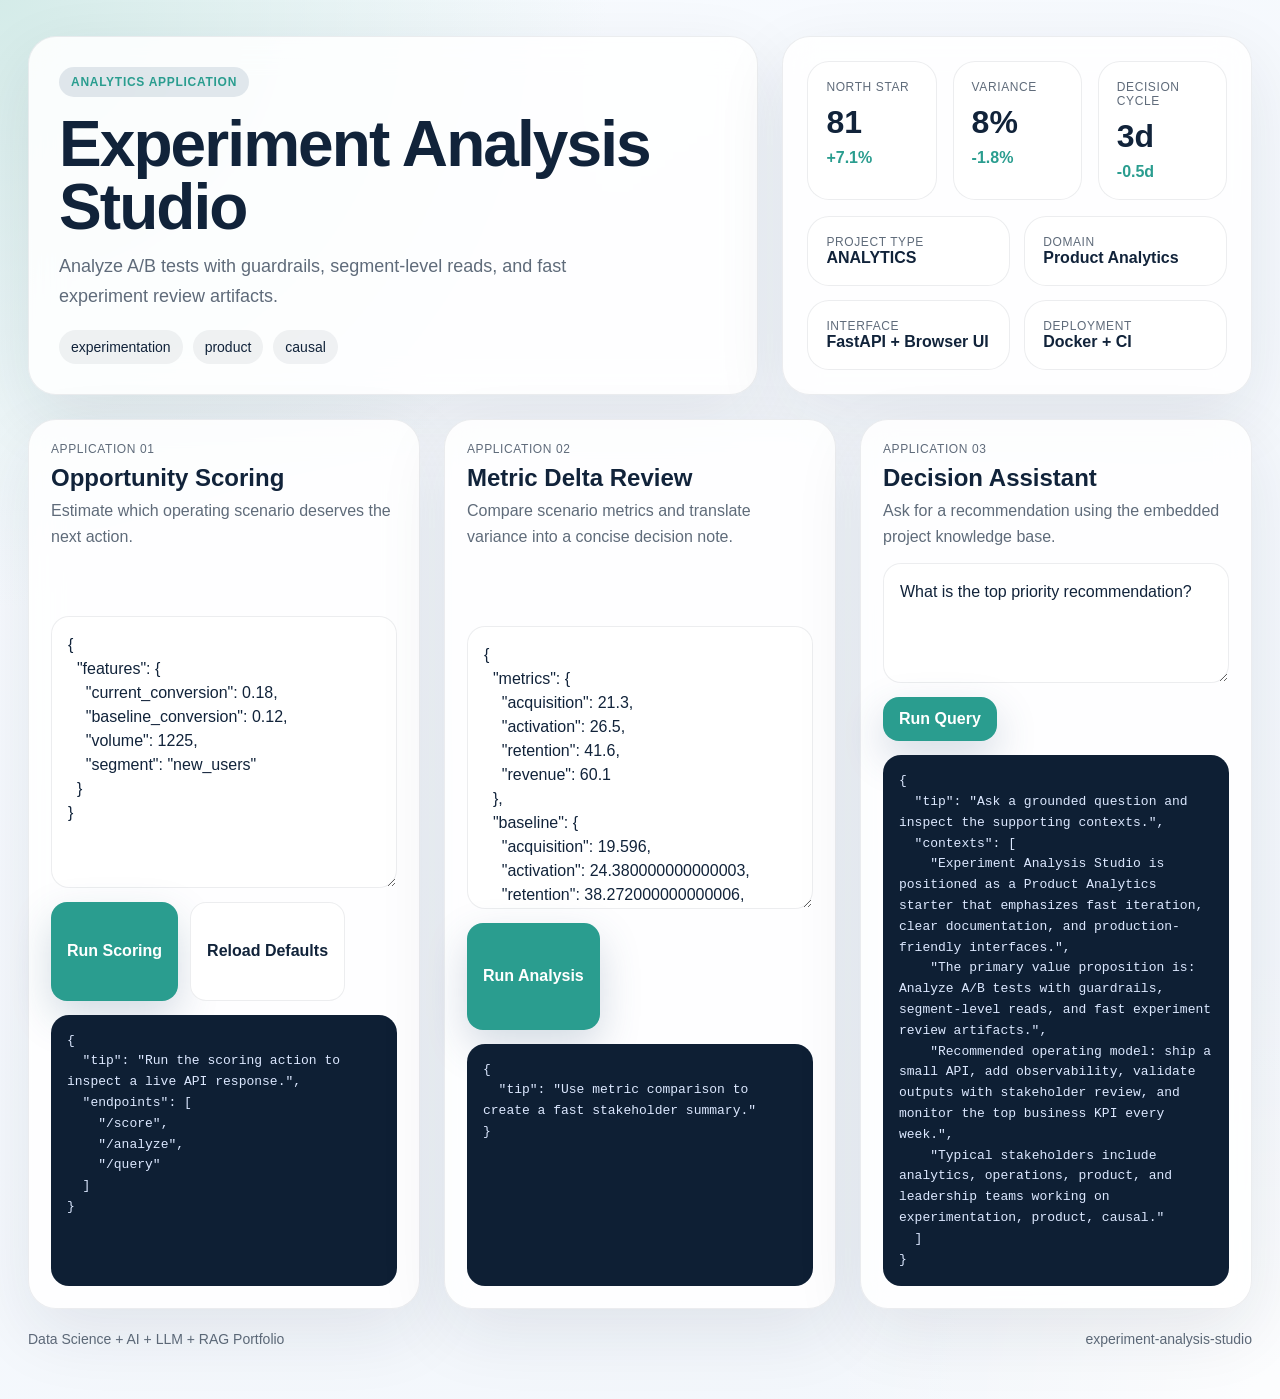
==== src/app/web/index.html @ 531cfa2a "Publish production-ready portfolio project" ====
<!doctype html>
        <html lang="en">
        <head>
          <meta charset="utf-8">
          <meta name="viewport" content="width=device-width, initial-scale=1">
          <title>Experiment Analysis Studio</title>
          <link rel="stylesheet" href="./styles.css">
          <style>:root { --accent: #2a9d8f; }</style>
        </head>
        <body>
          <div class="page">
            <section class="hero">
              <div class="panel hero-copy">
                <span class="eyebrow">Analytics Application</span>
                <h1 id="project-title">Experiment Analysis Studio</h1>
                <p id="project-summary" class="lead">Analyze A/B tests with guardrails, segment-level reads, and fast experiment review artifacts.</p>
                <ul id="project-tags" class="tag-list">
                  <li>experimentation</li><li>product</li><li>causal</li>
                </ul>
              </div>
              <div class="panel hero-side">
                <div class="metric-grid">
                  <article class='card'><span>North Star</span><strong>81</strong><em>+7.1%</em></article>
<article class='card'><span>Variance</span><strong>8%</strong><em>-1.8%</em></article>
<article class='card'><span>Decision Cycle</span><strong>3d</strong><em>-0.5d</em></article>
                </div>
                <div class="mini-grid">
                  <article class='mini-card'><span>Project Type</span><strong>ANALYTICS</strong></article><article class='mini-card'><span>Domain</span><strong>Product Analytics</strong></article><article class='mini-card'><span>Interface</span><strong>FastAPI + Browser UI</strong></article><article class='mini-card'><span>Deployment</span><strong>Docker + CI</strong></article>
                </div>
              </div>
            </section>
            <section class="app-grid">
              <article class="panel module">
                <div class="module-header">
                  <span>Application 01</span>
                  <h2>Opportunity Scoring</h2>
                  <p>Estimate which operating scenario deserves the next action.</p>
                </div>
                <textarea id="score-input"></textarea>
                <div class="button-row">
                  <button id="run-score">Run Scoring</button>
                  <button id="load-defaults" class="secondary" type="button">Reload Defaults</button>
                </div>
                <pre id="score-output"></pre>
              </article>
              <article class="panel module">
                <div class="module-header">
                  <span>Application 02</span>
                  <h2>Metric Delta Review</h2>
                  <p>Compare scenario metrics and translate variance into a concise decision note.</p>
                </div>
                <textarea id="analyze-input"></textarea>
                <div class="button-row">
                  <button id="run-analyze">Run Analysis</button>
                </div>
                <pre id="analyze-output"></pre>
              </article>
              <article class="panel module">
                <div class="module-header">
                  <span>Application 03</span>
                  <h2>Decision Assistant</h2>
                  <p>Ask for a recommendation using the embedded project knowledge base.</p>
                </div>
                <textarea id="query-input" class="query-input"></textarea>
                <div class="button-row">
                  <button id="run-query">Run Query</button>
                </div>
                <pre id="query-output"></pre>
              </article>
            </section>
            <footer class="footer">
              <span>Data Science + AI + LLM + RAG Portfolio</span>
              <span>experiment-analysis-studio</span>
            </footer>
          </div>
          <script id="bootstrap-data" type="application/json">{"project": {"slug": "experiment-analysis-studio", "title": "Experiment Analysis Studio", "project_type": "analytics", "domain": "Product Analytics", "summary": "Analyze A/B tests with guardrails, segment-level reads, and fast experiment review artifacts.", "tags": ["experimentation", "product", "causal"]}, "sample_features": {"current_conversion": 0.18, "baseline_conversion": 0.12, "volume": 1225, "segment": "new_users"}, "sample_metrics": {"acquisition": 21.3, "activation": 26.5, "retention": 41.6, "revenue": 60.1}, "sample_query": "What is the top priority recommendation?", "knowledge_base": ["Experiment Analysis Studio is positioned as a Product Analytics starter that emphasizes fast iteration, clear documentation, and production-friendly interfaces.", "The primary value proposition is: Analyze A/B tests with guardrails, segment-level reads, and fast experiment review artifacts.", "Recommended operating model: ship a small API, add observability, validate outputs with stakeholder review, and monitor the top business KPI every week.", "Typical stakeholders include analytics, operations, product, and leadership teams working on experimentation, product, causal."], "dashboard_metrics": [{"label": "North Star", "value": "81", "delta": "+7.1%"}, {"label": "Variance", "value": "8%", "delta": "-1.8%"}, {"label": "Decision Cycle", "value": "3d", "delta": "-0.5d"}]}</script>
          <script src="./app.js"></script>
        </body>
        </html>
---- src/app/web/styles.css ----
:root {
  --accent: #3d5a80;
  --accent-soft: rgba(61, 90, 128, 0.14);
  --bg: #f2f6fb;
  --card: rgba(255, 255, 255, 0.86);
  --line: rgba(16, 32, 51, 0.08);
  --ink: #11233a;
  --muted: #5f6b7a;
  --success: #2a9d8f;
}
* { box-sizing: border-box; }
html, body { margin: 0; min-height: 100%; }
body {
  font-family: "Avenir Next", "Segoe UI", sans-serif;
  color: var(--ink);
  background:
    radial-gradient(circle at top left, color-mix(in srgb, var(--accent) 20%, white), transparent 32%),
    radial-gradient(circle at bottom right, rgba(255,255,255,0.82), transparent 24%),
    linear-gradient(145deg, #f8fbff, var(--bg));
}
.page {
  max-width: 1320px;
  margin: 0 auto;
  padding: 36px 28px 52px;
}
.hero {
  display: grid;
  grid-template-columns: 1.4fr 0.9fr;
  gap: 24px;
  margin-bottom: 24px;
}
.panel {
  background: var(--card);
  border: 1px solid var(--line);
  border-radius: 28px;
  box-shadow: 0 24px 70px rgba(17, 35, 58, 0.09);
  backdrop-filter: blur(16px);
}
.hero-copy {
  padding: 30px;
}
.eyebrow {
  display: inline-flex;
  align-items: center;
  gap: 8px;
  padding: 8px 12px;
  background: var(--accent-soft);
  color: var(--accent);
  border-radius: 999px;
  text-transform: uppercase;
  letter-spacing: 0.06em;
  font-size: 12px;
  font-weight: 700;
}
h1 {
  margin: 16px 0 14px;
  font-size: clamp(2.2rem, 5vw, 4rem);
  line-height: 0.98;
  letter-spacing: -0.03em;
}
.lead {
  font-size: 18px;
  line-height: 1.65;
  color: var(--muted);
  max-width: 60ch;
  margin: 0;
}
.tag-list {
  display: flex;
  flex-wrap: wrap;
  gap: 10px;
  list-style: none;
  margin: 18px 0 0;
  padding: 0;
}
.tag-list li {
  padding: 9px 12px;
  border-radius: 999px;
  background: rgba(17, 35, 58, 0.06);
  color: var(--ink);
  font-size: 14px;
}
.hero-side {
  padding: 24px;
  display: grid;
  gap: 16px;
  align-content: space-between;
}
.metric-grid {
  display: grid;
  grid-template-columns: repeat(3, minmax(0, 1fr));
  gap: 16px;
}
.metric-card,
.mini-card,
.card {
  background: white;
  border: 1px solid var(--line);
  border-radius: 22px;
  padding: 18px;
}
.metric-card span,
.card span,
.mini-card span,
.module-header span {
  display: block;
  color: var(--muted);
  text-transform: uppercase;
  letter-spacing: 0.05em;
  font-size: 12px;
}
.metric-card strong,
.card strong {
  display: block;
  font-size: 32px;
  margin-top: 10px;
}
.metric-card em,
.card em {
  display: inline-block;
  margin-top: 8px;
  font-style: normal;
  color: var(--accent);
  font-weight: 700;
}
.mini-grid {
  display: grid;
  grid-template-columns: repeat(2, minmax(0, 1fr));
  gap: 14px;
}
.app-grid {
  display: grid;
  grid-template-columns: repeat(3, minmax(0, 1fr));
  gap: 24px;
}
.module {
  padding: 22px;
  display: grid;
  gap: 14px;
}
.module-header h2 {
  margin: 8px 0 6px;
  font-size: 24px;
}
.module-header p {
  margin: 0;
  color: var(--muted);
  line-height: 1.6;
}
textarea, input, button {
  font: inherit;
}
textarea {
  width: 100%;
  min-height: 220px;
  resize: vertical;
  border: 1px solid var(--line);
  border-radius: 18px;
  padding: 16px;
  background: rgba(255,255,255,0.92);
  color: var(--ink);
  line-height: 1.5;
}
.query-input {
  min-height: 120px;
}
button {
  border: 0;
  border-radius: 16px;
  background: var(--accent);
  color: white;
  padding: 13px 16px;
  font-weight: 700;
  cursor: pointer;
  box-shadow: 0 16px 40px rgba(61, 90, 128, 0.22);
}
button.secondary {
  background: white;
  color: var(--ink);
  border: 1px solid var(--line);
  box-shadow: none;
}
.button-row {
  display: flex;
  gap: 12px;
  flex-wrap: wrap;
}
pre {
  margin: 0;
  white-space: pre-wrap;
  word-break: break-word;
  background: #0e1f34;
  color: #dce8ff;
  border-radius: 18px;
  padding: 16px;
  min-height: 180px;
  font-size: 13px;
  line-height: 1.6;
  overflow: auto;
}
.footer {
  display: flex;
  justify-content: space-between;
  margin-top: 22px;
  color: var(--muted);
  font-size: 14px;
}
@media (max-width: 1080px) {
  .hero, .app-grid { grid-template-columns: 1fr; }
  .metric-grid { grid-template-columns: 1fr; }
}
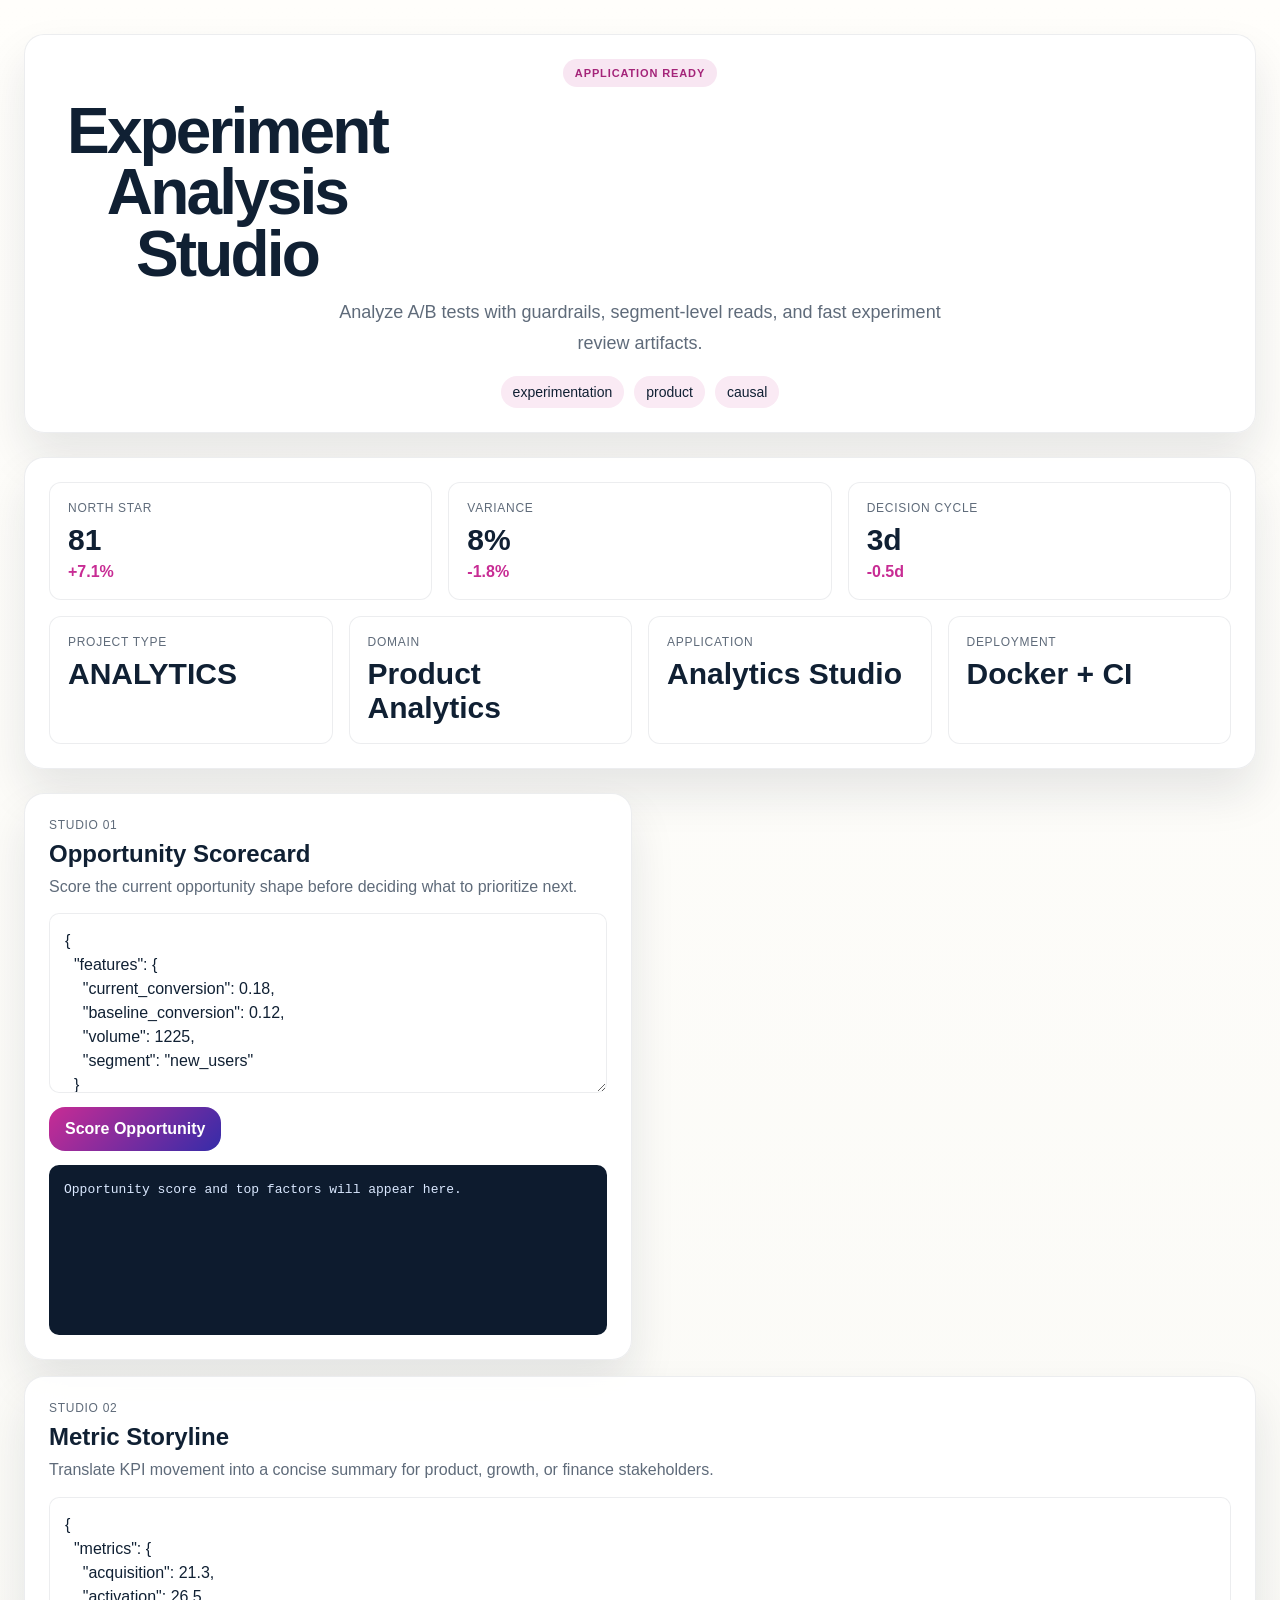
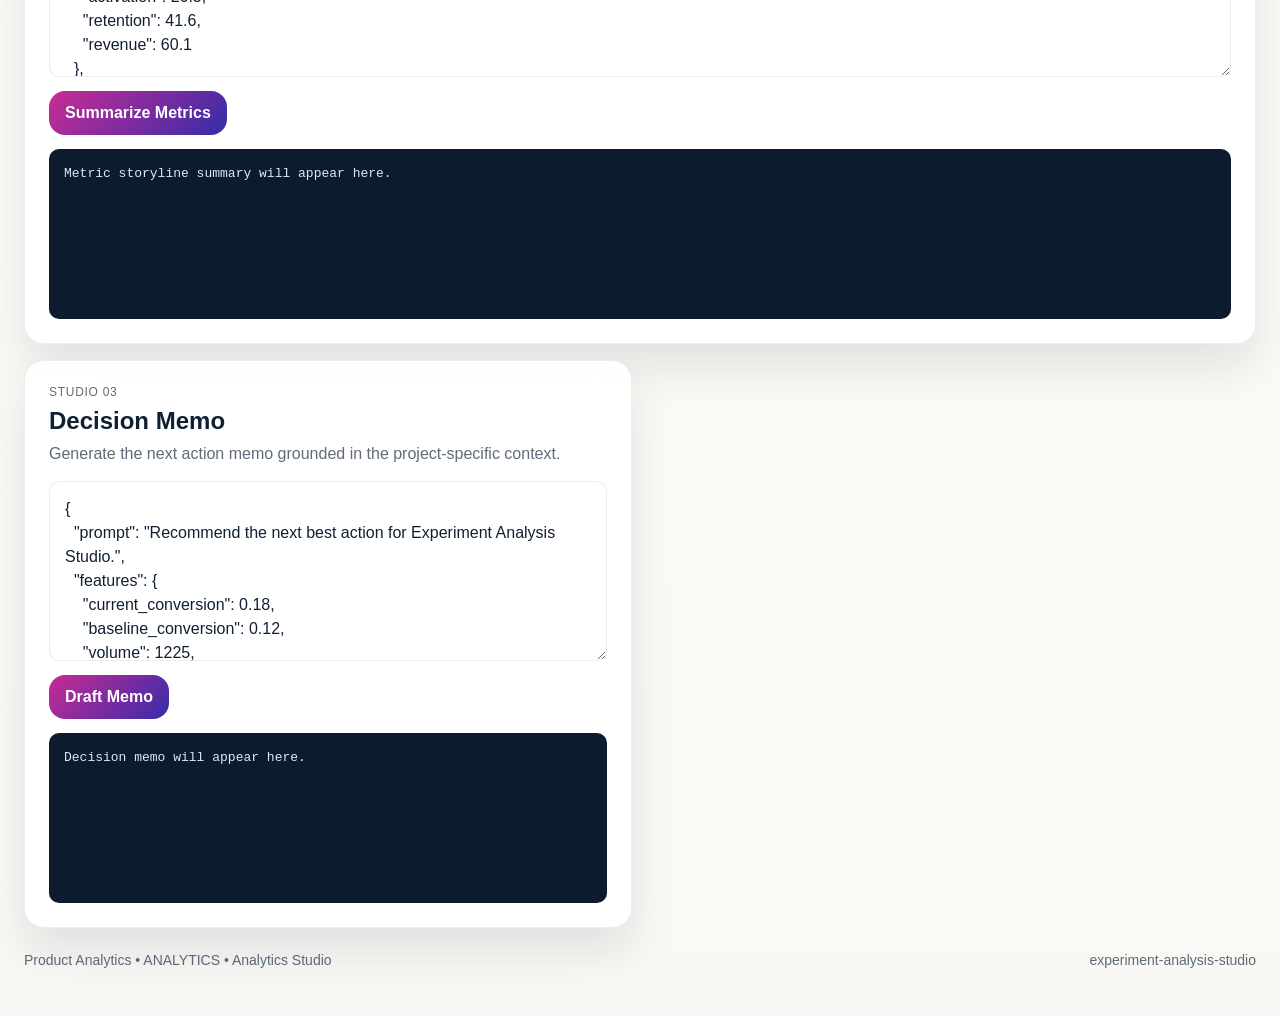
==== commit 8238ebfb: "Publish production-ready portfolio project" ====
--- a/src/app/web/index.html
+++ b/src/app/web/index.html
@@ -6,13 +6,12 @@
           <meta name="viewport" content="width=device-width, initial-scale=1">
           <title>Experiment Analysis Studio</title>
           <link rel="stylesheet" href="./styles.css">
-          <style>:root { --accent: #2a9d8f; }</style>
         </head>
-        <body>
-          <div class="page">
+        <body class="surface-paper">
+          <div class="page layout-folio eyebrow-soft headline-compact modules-3 hero-align-split">
             <section class="hero">
               <div class="panel hero-copy">
-                <span class="eyebrow">Analytics Application</span>
+                <span class="eyebrow" data-health>Analytics Studio</span>
                 <h1 id="project-title">Experiment Analysis Studio</h1>
                 <p id="project-summary" class="lead">Analyze A/B tests with guardrails, segment-level reads, and fast experiment review artifacts.</p>
                 <ul id="project-tags" class="tag-list">
@@ -26,55 +25,88 @@
 <article class='card'><span>Decision Cycle</span><strong>3d</strong><em>-0.5d</em></article>
                 </div>
                 <div class="mini-grid">
-                  <article class='mini-card'><span>Project Type</span><strong>ANALYTICS</strong></article><article class='mini-card'><span>Domain</span><strong>Product Analytics</strong></article><article class='mini-card'><span>Interface</span><strong>FastAPI + Browser UI</strong></article><article class='mini-card'><span>Deployment</span><strong>Docker + CI</strong></article>
+                  <article class='mini-card'><span>Project Type</span><strong>ANALYTICS</strong></article><article class='mini-card'><span>Domain</span><strong>Product Analytics</strong></article><article class='mini-card'><span>Application</span><strong>Analytics Studio</strong></article><article class='mini-card'><span>Deployment</span><strong>Docker + CI</strong></article>
                 </div>
               </div>
             </section>
             <section class="app-grid">
-              <article class="panel module">
-                <div class="module-header">
-                  <span>Application 01</span>
-                  <h2>Opportunity Scoring</h2>
-                  <p>Estimate which operating scenario deserves the next action.</p>
-                </div>
-                <textarea id="score-input"></textarea>
-                <div class="button-row">
-                  <button id="run-score">Run Scoring</button>
-                  <button id="load-defaults" class="secondary" type="button">Reload Defaults</button>
-                </div>
-                <pre id="score-output"></pre>
-              </article>
-              <article class="panel module">
-                <div class="module-header">
-                  <span>Application 02</span>
-                  <h2>Metric Delta Review</h2>
-                  <p>Compare scenario metrics and translate variance into a concise decision note.</p>
-                </div>
-                <textarea id="analyze-input"></textarea>
-                <div class="button-row">
-                  <button id="run-analyze">Run Analysis</button>
-                </div>
-                <pre id="analyze-output"></pre>
-              </article>
-              <article class="panel module">
-                <div class="module-header">
-                  <span>Application 03</span>
-                  <h2>Decision Assistant</h2>
-                  <p>Ask for a recommendation using the embedded project knowledge base.</p>
-                </div>
-                <textarea id="query-input" class="query-input"></textarea>
-                <div class="button-row">
-                  <button id="run-query">Run Query</button>
-                </div>
-                <pre id="query-output"></pre>
-              </article>
+              <article class="panel module js-module span-normal">
+          <div class="module-header">
+            <span>Studio 01</span>
+            <h2>Opportunity Scorecard</h2>
+            <p>Score the current opportunity shape before deciding what to prioritize next.</p>
+          </div>
+          <textarea class="js-input">{
+  &quot;features&quot;: {
+    &quot;current_conversion&quot;: 0.18,
+    &quot;baseline_conversion&quot;: 0.12,
+    &quot;volume&quot;: 1225,
+    &quot;segment&quot;: &quot;new_users&quot;
+  }
+}</textarea>
+          <div class="button-row">
+            <button class="js-run" data-endpoint="/score" data-input-mode="json">Score Opportunity</button>
+          </div>
+          <pre class="js-output">Opportunity score and top factors will appear here.</pre>
+        </article>
+<article class="panel module js-module span-wide">
+          <div class="module-header">
+            <span>Studio 02</span>
+            <h2>Metric Storyline</h2>
+            <p>Translate KPI movement into a concise summary for product, growth, or finance stakeholders.</p>
+          </div>
+          <textarea class="js-input">{
+  &quot;metrics&quot;: {
+    &quot;acquisition&quot;: 21.3,
+    &quot;activation&quot;: 26.5,
+    &quot;retention&quot;: 41.6,
+    &quot;revenue&quot;: 60.1
+  },
+  &quot;baseline&quot;: {
+    &quot;acquisition&quot;: 19.6,
+    &quot;activation&quot;: 24.38,
+    &quot;retention&quot;: 38.27,
+    &quot;revenue&quot;: 55.29
+  }
+}</textarea>
+          <div class="button-row">
+            <button class="js-run" data-endpoint="/analyze" data-input-mode="json">Summarize Metrics</button>
+          </div>
+          <pre class="js-output">Metric storyline summary will appear here.</pre>
+        </article>
+<article class="panel module js-module span-normal">
+          <div class="module-header">
+            <span>Studio 03</span>
+            <h2>Decision Memo</h2>
+            <p>Generate the next action memo grounded in the project-specific context.</p>
+          </div>
+          <textarea class="js-input">{
+  &quot;prompt&quot;: &quot;Recommend the next best action for Experiment Analysis Studio.&quot;,
+  &quot;features&quot;: {
+    &quot;current_conversion&quot;: 0.18,
+    &quot;baseline_conversion&quot;: 0.12,
+    &quot;volume&quot;: 1225,
+    &quot;segment&quot;: &quot;new_users&quot;
+  },
+  &quot;metrics&quot;: {
+    &quot;acquisition&quot;: 21.3,
+    &quot;activation&quot;: 26.5,
+    &quot;retention&quot;: 41.6,
+    &quot;revenue&quot;: 60.1
+  }
+}</textarea>
+          <div class="button-row">
+            <button class="js-run" data-endpoint="/recommend" data-input-mode="json">Draft Memo</button>
+          </div>
+          <pre class="js-output">Decision memo will appear here.</pre>
+        </article>
             </section>
             <footer class="footer">
-              <span>Data Science + AI + LLM + RAG Portfolio</span>
+              <span>Product Analytics • ANALYTICS • Analytics Studio</span>
               <span>experiment-analysis-studio</span>
             </footer>
           </div>
-          <script id="bootstrap-data" type="application/json">{"project": {"slug": "experiment-analysis-studio", "title": "Experiment Analysis Studio", "project_type": "analytics", "domain": "Product Analytics", "summary": "Analyze A/B tests with guardrails, segment-level reads, and fast experiment review artifacts.", "tags": ["experimentation", "product", "causal"]}, "sample_features": {"current_conversion": 0.18, "baseline_conversion": 0.12, "volume": 1225, "segment": "new_users"}, "sample_metrics": {"acquisition": 21.3, "activation": 26.5, "retention": 41.6, "revenue": 60.1}, "sample_query": "What is the top priority recommendation?", "knowledge_base": ["Experiment Analysis Studio is positioned as a Product Analytics starter that emphasizes fast iteration, clear documentation, and production-friendly interfaces.", "The primary value proposition is: Analyze A/B tests with guardrails, segment-level reads, and fast experiment review artifacts.", "Recommended operating model: ship a small API, add observability, validate outputs with stakeholder review, and monitor the top business KPI every week.", "Typical stakeholders include analytics, operations, product, and leadership teams working on experimentation, product, causal."], "dashboard_metrics": [{"label": "North Star", "value": "81", "delta": "+7.1%"}, {"label": "Variance", "value": "8%", "delta": "-1.8%"}, {"label": "Decision Cycle", "value": "3d", "delta": "-0.5d"}]}</script>
+          <script id="bootstrap-data" type="application/json">{"project": {"slug": "experiment-analysis-studio", "title": "Experiment Analysis Studio", "project_type": "analytics", "domain": "Product Analytics", "summary": "Analyze A/B tests with guardrails, segment-level reads, and fast experiment review artifacts.", "tags": ["experimentation", "product", "causal"]}, "app_archetype": "studio", "ui_profile": {"layout": "folio", "surface": "paper", "font_stack": "\"IBM Plex Sans\", \"Segoe UI\", sans-serif", "radius": 20, "shadow": 46, "eyebrow_style": "soft", "module_columns": 3, "hero_align": "split", "headline_mode": "compact"}, "app_modules": [{"label": "Studio 01", "title": "Opportunity Scorecard", "description": "Score the current opportunity shape before deciding what to prioritize next.", "endpoint": "/score", "input_mode": "json", "cta": "Score Opportunity", "prefill": "{\n  \"features\": {\n    \"current_conversion\": 0.18,\n    \"baseline_conversion\": 0.12,\n    \"volume\": 1225,\n    \"segment\": \"new_users\"\n  }\n}", "hint": "Opportunity score and top factors will appear here.", "span": "normal"}, {"label": "Studio 02", "title": "Metric Storyline", "description": "Translate KPI movement into a concise summary for product, growth, or finance stakeholders.", "endpoint": "/analyze", "input_mode": "json", "cta": "Summarize Metrics", "prefill": "{\n  \"metrics\": {\n    \"acquisition\": 21.3,\n    \"activation\": 26.5,\n    \"retention\": 41.6,\n    \"revenue\": 60.1\n  },\n  \"baseline\": {\n    \"acquisition\": 19.6,\n    \"activation\": 24.38,\n    \"retention\": 38.27,\n    \"revenue\": 55.29\n  }\n}", "hint": "Metric storyline summary will appear here.", "span": "wide"}, {"label": "Studio 03", "title": "Decision Memo", "description": "Generate the next action memo grounded in the project-specific context.", "endpoint": "/recommend", "input_mode": "json", "cta": "Draft Memo", "prefill": "{\n  \"prompt\": \"Recommend the next best action for Experiment Analysis Studio.\",\n  \"features\": {\n    \"current_conversion\": 0.18,\n    \"baseline_conversion\": 0.12,\n    \"volume\": 1225,\n    \"segment\": \"new_users\"\n  },\n  \"metrics\": {\n    \"acquisition\": 21.3,\n    \"activation\": 26.5,\n    \"retention\": 41.6,\n    \"revenue\": 60.1\n  }\n}", "hint": "Decision memo will appear here.", "span": "normal"}], "sample_features": {"current_conversion": 0.18, "baseline_conversion": 0.12, "volume": 1225, "segment": "new_users"}, "sample_metrics": {"acquisition": 21.3, "activation": 26.5, "retention": 41.6, "revenue": 60.1}, "knowledge_base": ["Experiment Analysis Studio is positioned as a Product Analytics starter that emphasizes fast iteration, clear documentation, and production-friendly interfaces.", "The primary value proposition is: Analyze A/B tests with guardrails, segment-level reads, and fast experiment review artifacts.", "Recommended operating model: ship a small API, add observability, validate outputs with stakeholder review, and monitor the top business KPI every week.", "Typical stakeholders include analytics, operations, product, and leadership teams working on experimentation, product, causal."], "dashboard_metrics": [{"label": "North Star", "value": "81", "delta": "+7.1%"}, {"label": "Variance", "value": "8%", "delta": "-1.8%"}, {"label": "Decision Cycle", "value": "3d", "delta": "-0.5d"}]}</script>
           <script src="./app.js"></script>
         </body>
         </html>
--- a/src/app/web/styles.css
+++ b/src/app/web/styles.css
@@ -1,141 +1,185 @@
 
 :root {
-  --accent: #3d5a80;
-  --accent-soft: rgba(61, 90, 128, 0.14);
-  --bg: #f2f6fb;
+  --accent: #c82c94;
+  --accent-2: #352ca9;
+  --accent-soft: color-mix(in srgb, var(--accent) 18%, white);
+  --radius: 20px;
+  --shadow-size: 46px;
+  --font-stack: "IBM Plex Sans", "Segoe UI", sans-serif;
+  --bg: #f4f7fb;
   --card: rgba(255, 255, 255, 0.86);
   --line: rgba(16, 32, 51, 0.08);
-  --ink: #11233a;
+  --ink: #102033;
   --muted: #5f6b7a;
-  --success: #2a9d8f;
+  --output-bg: #0d1b2e;
+  --output-ink: #dae8ff;
 }
 * { box-sizing: border-box; }
 html, body { margin: 0; min-height: 100%; }
 body {
-  font-family: "Avenir Next", "Segoe UI", sans-serif;
+  font-family: var(--font-stack);
   color: var(--ink);
-  background:
-    radial-gradient(circle at top left, color-mix(in srgb, var(--accent) 20%, white), transparent 32%),
-    radial-gradient(circle at bottom right, rgba(255,255,255,0.82), transparent 24%),
-    linear-gradient(145deg, #f8fbff, var(--bg));
+  background: linear-gradient(145deg, #f8fbff, var(--bg));
+}
+body.surface-mist {
+  --bg: #eef4fb;
+  background:
+    radial-gradient(circle at top left, color-mix(in srgb, var(--accent) 18%, white), transparent 34%),
+    linear-gradient(145deg, #fbfdff, var(--bg));
+}
+body.surface-aurora {
+  --bg: #edf1ff;
+  background:
+    radial-gradient(circle at 0% 0%, color-mix(in srgb, var(--accent) 22%, white), transparent 38%),
+    radial-gradient(circle at 100% 100%, color-mix(in srgb, var(--accent-2) 20%, white), transparent 28%),
+    linear-gradient(135deg, #f7f8ff, var(--bg));
+}
+body.surface-sand {
+  --bg: #f5efe8;
+  --card: rgba(255, 251, 246, 0.9);
+  background:
+    linear-gradient(135deg, rgba(255,255,255,0.82), rgba(245, 239, 232, 0.98)),
+    radial-gradient(circle at top right, color-mix(in srgb, var(--accent) 16%, white), transparent 32%);
+}
+body.surface-slate {
+  --bg: #ecf0f7;
+  --card: rgba(248, 250, 255, 0.88);
+  background:
+    linear-gradient(160deg, #f7f9fc, var(--bg)),
+    radial-gradient(circle at bottom left, color-mix(in srgb, var(--accent-2) 16%, white), transparent 34%);
+}
+body.surface-paper {
+  --bg: #f8f8f4;
+  --card: rgba(255,255,255,0.93);
+  background:
+    linear-gradient(180deg, #fffefb, var(--bg));
+}
+body.surface-ink {
+  --bg: #0f1726;
+  --card: rgba(15, 23, 38, 0.88);
+  --line: rgba(226, 238, 255, 0.1);
+  --ink: #f5f8ff;
+  --muted: #b4c0cf;
+  --output-bg: rgba(255,255,255,0.06);
+  --output-ink: #f5f8ff;
+  background:
+    radial-gradient(circle at top left, color-mix(in srgb, var(--accent) 28%, transparent), transparent 42%),
+    linear-gradient(145deg, #09111d, var(--bg));
 }
 .page {
-  max-width: 1320px;
+  max-width: 1360px;
   margin: 0 auto;
-  padding: 36px 28px 52px;
-}
-.hero {
-  display: grid;
-  grid-template-columns: 1.4fr 0.9fr;
+  padding: 34px 24px 48px;
+  display: grid;
   gap: 24px;
-  margin-bottom: 24px;
 }
 .panel {
   background: var(--card);
   border: 1px solid var(--line);
-  border-radius: 28px;
-  box-shadow: 0 24px 70px rgba(17, 35, 58, 0.09);
-  backdrop-filter: blur(16px);
-}
-.hero-copy {
-  padding: 30px;
+  border-radius: var(--radius);
+  box-shadow: 0 24px var(--shadow-size) rgba(16, 32, 51, 0.1);
+  backdrop-filter: blur(18px);
+}
+.hero {
+  display: grid;
+  gap: 24px;
+}
+.hero-copy,
+.hero-side,
+.module {
+  padding: 24px;
 }
 .eyebrow {
   display: inline-flex;
   align-items: center;
   gap: 8px;
   padding: 8px 12px;
+  border-radius: 999px;
   background: var(--accent-soft);
   color: var(--accent);
-  border-radius: 999px;
   text-transform: uppercase;
-  letter-spacing: 0.06em;
-  font-size: 12px;
-  font-weight: 700;
+  letter-spacing: 0.08em;
+  font-size: 11px;
+  font-weight: 800;
+}
+.page.eyebrow-outline .eyebrow {
+  background: transparent;
+  border: 1px solid color-mix(in srgb, var(--accent) 40%, white);
+}
+.page.eyebrow-soft .eyebrow {
+  background: color-mix(in srgb, var(--accent) 12%, white);
+  color: color-mix(in srgb, var(--accent) 82%, black);
 }
 h1 {
-  margin: 16px 0 14px;
-  font-size: clamp(2.2rem, 5vw, 4rem);
-  line-height: 0.98;
-  letter-spacing: -0.03em;
-}
+  margin: 14px 0 12px;
+  font-size: clamp(2.2rem, 5vw, 4.4rem);
+  line-height: 0.96;
+  letter-spacing: -0.045em;
+}
+.page.headline-compact h1 { max-width: 10ch; }
+.page.headline-tall h1 { line-height: 1.03; font-size: clamp(2.4rem, 5vw, 4.8rem); }
 .lead {
+  margin: 0;
   font-size: 18px;
-  line-height: 1.65;
+  line-height: 1.68;
   color: var(--muted);
-  max-width: 60ch;
-  margin: 0;
+  max-width: 62ch;
 }
 .tag-list {
+  list-style: none;
   display: flex;
   flex-wrap: wrap;
   gap: 10px;
-  list-style: none;
   margin: 18px 0 0;
   padding: 0;
 }
 .tag-list li {
-  padding: 9px 12px;
+  padding: 8px 12px;
   border-radius: 999px;
-  background: rgba(17, 35, 58, 0.06);
+  background: color-mix(in srgb, var(--accent) 10%, white);
   color: var(--ink);
   font-size: 14px;
 }
 .hero-side {
-  padding: 24px;
   display: grid;
   gap: 16px;
-  align-content: space-between;
-}
-.metric-grid {
-  display: grid;
-  grid-template-columns: repeat(3, minmax(0, 1fr));
+}
+.metric-grid,
+.mini-grid,
+.app-grid {
+  display: grid;
   gap: 16px;
 }
-.metric-card,
-.mini-card,
-.card {
-  background: white;
+.card,
+.mini-card {
+  background: color-mix(in srgb, var(--card) 92%, white);
   border: 1px solid var(--line);
-  border-radius: 22px;
+  border-radius: calc(var(--radius) - 8px);
   padding: 18px;
 }
-.metric-card span,
 .card span,
 .mini-card span,
 .module-header span {
   display: block;
   color: var(--muted);
   text-transform: uppercase;
-  letter-spacing: 0.05em;
+  letter-spacing: 0.06em;
   font-size: 12px;
 }
-.metric-card strong,
-.card strong {
+.card strong,
+.mini-card strong {
   display: block;
-  font-size: 32px;
-  margin-top: 10px;
-}
-.metric-card em,
+  margin-top: 8px;
+  font-size: 30px;
+}
 .card em {
   display: inline-block;
-  margin-top: 8px;
+  margin-top: 6px;
   font-style: normal;
   color: var(--accent);
   font-weight: 700;
 }
-.mini-grid {
-  display: grid;
-  grid-template-columns: repeat(2, minmax(0, 1fr));
-  gap: 14px;
-}
-.app-grid {
-  display: grid;
-  grid-template-columns: repeat(3, minmax(0, 1fr));
-  gap: 24px;
-}
 .module {
-  padding: 22px;
   display: grid;
   gap: 14px;
 }
@@ -148,65 +192,157 @@
   color: var(--muted);
   line-height: 1.6;
 }
-textarea, input, button {
+textarea,
+button {
   font: inherit;
 }
 textarea {
   width: 100%;
-  min-height: 220px;
+  min-height: 180px;
   resize: vertical;
   border: 1px solid var(--line);
-  border-radius: 18px;
-  padding: 16px;
-  background: rgba(255,255,255,0.92);
+  border-radius: calc(var(--radius) - 10px);
+  padding: 15px;
+  background: rgba(255,255,255,0.82);
   color: var(--ink);
   line-height: 1.5;
 }
-.query-input {
-  min-height: 120px;
+body.surface-ink textarea {
+  background: rgba(255,255,255,0.05);
+}
+.module-input-text {
+  min-height: 110px;
+}
+.button-row {
+  display: flex;
+  flex-wrap: wrap;
+  gap: 10px;
 }
 button {
   border: 0;
   border-radius: 16px;
-  background: var(--accent);
+  background: linear-gradient(135deg, var(--accent), var(--accent-2));
   color: white;
   padding: 13px 16px;
   font-weight: 700;
   cursor: pointer;
-  box-shadow: 0 16px 40px rgba(61, 90, 128, 0.22);
-}
-button.secondary {
-  background: white;
-  color: var(--ink);
-  border: 1px solid var(--line);
-  box-shadow: none;
-}
-.button-row {
-  display: flex;
-  gap: 12px;
-  flex-wrap: wrap;
 }
 pre {
   margin: 0;
   white-space: pre-wrap;
   word-break: break-word;
-  background: #0e1f34;
-  color: #dce8ff;
-  border-radius: 18px;
-  padding: 16px;
-  min-height: 180px;
+  background: var(--output-bg);
+  color: var(--output-ink);
+  border-radius: calc(var(--radius) - 10px);
+  padding: 15px;
+  min-height: 170px;
+  line-height: 1.58;
   font-size: 13px;
-  line-height: 1.6;
   overflow: auto;
 }
 .footer {
   display: flex;
   justify-content: space-between;
-  margin-top: 22px;
   color: var(--muted);
   font-size: 14px;
 }
-@media (max-width: 1080px) {
-  .hero, .app-grid { grid-template-columns: 1fr; }
-  .metric-grid { grid-template-columns: 1fr; }
-}
+.page.layout-horizon .hero {
+  grid-template-columns: 1.45fr 1fr;
+  align-items: stretch;
+}
+.page.layout-horizon.modules-2 .app-grid,
+.page.layout-horizon.modules-3 .app-grid {
+  grid-template-columns: repeat(3, minmax(0, 1fr));
+}
+.page.layout-rail .hero {
+  grid-template-columns: 0.92fr 1.08fr;
+}
+.page.layout-rail .hero-copy {
+  padding-top: 34px;
+}
+.page.layout-rail .app-grid {
+  grid-template-columns: repeat(2, minmax(0, 1fr));
+}
+.page.layout-folio .hero {
+  grid-template-columns: 1fr;
+}
+.page.layout-folio .hero-copy {
+  text-align: center;
+}
+.page.layout-folio .lead {
+  margin-inline: auto;
+}
+.page.layout-folio .tag-list {
+  justify-content: center;
+}
+.page.layout-folio .metric-grid {
+  grid-template-columns: repeat(3, minmax(0, 1fr));
+}
+.page.layout-folio .mini-grid {
+  grid-template-columns: repeat(4, minmax(0, 1fr));
+}
+.page.layout-folio .app-grid {
+  grid-template-columns: repeat(2, minmax(0, 1fr));
+}
+.page.layout-board .hero {
+  grid-template-columns: 1fr;
+}
+.page.layout-board .hero-side {
+  grid-template-columns: 1.2fr 0.8fr;
+  align-items: start;
+}
+.page.layout-board .metric-grid {
+  grid-template-columns: repeat(3, minmax(0, 1fr));
+}
+.page.layout-board .app-grid {
+  grid-template-columns: repeat(4, minmax(0, 1fr));
+}
+.page.layout-stack .hero {
+  grid-template-columns: 1fr;
+}
+.page.layout-stack .hero-side {
+  grid-template-columns: repeat(2, minmax(0, 1fr));
+}
+.page.layout-stack .app-grid {
+  grid-template-columns: repeat(3, minmax(0, 1fr));
+}
+.page.layout-console .hero {
+  grid-template-columns: 1.1fr 0.9fr;
+}
+.page.layout-console .panel,
+.page.layout-console .card,
+.page.layout-console .mini-card {
+  border-radius: 18px;
+}
+.page.modules-2 .app-grid {
+  grid-template-columns: repeat(2, minmax(0, 1fr));
+}
+.module.span-wide {
+  grid-column: span 2;
+}
+.hero-align-center .hero-copy {
+  text-align: center;
+}
+.hero-align-center .lead,
+.hero-align-center .tag-list {
+  margin-inline: auto;
+  justify-content: center;
+}
+@media (max-width: 1120px) {
+  .page.layout-horizon .hero,
+  .page.layout-rail .hero,
+  .page.layout-console .hero,
+  .page.layout-board .hero-side,
+  .page.layout-folio .mini-grid,
+  .page.layout-stack .hero-side,
+  .page.modules-2 .app-grid,
+  .page.layout-board .app-grid,
+  .page.layout-stack .app-grid,
+  .page.layout-horizon.modules-3 .app-grid,
+  .page.layout-folio .app-grid {
+    grid-template-columns: 1fr;
+  }
+  .module.span-wide {
+    grid-column: auto;
+  }
+}
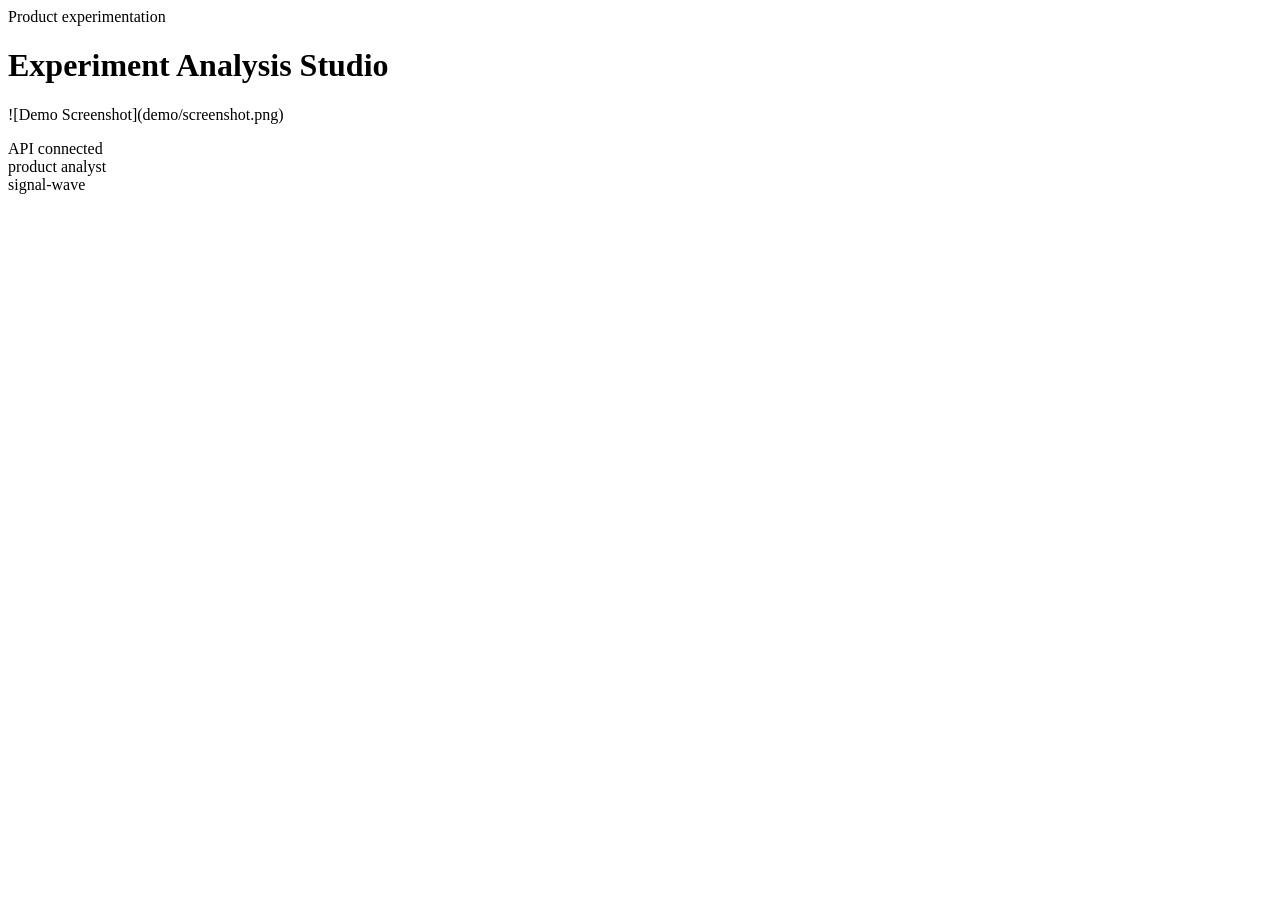
==== commit bc0db677: "Upgrade to production-grade app scaffold and 3D landing page" ====
--- a/src/app/web/index.html
+++ b/src/app/web/index.html
@@ -1,112 +1,29 @@
-
-        <!doctype html>
-        <html lang="en">
-        <head>
-          <meta charset="utf-8">
-          <meta name="viewport" content="width=device-width, initial-scale=1">
-          <title>Experiment Analysis Studio</title>
-          <link rel="stylesheet" href="./styles.css">
-        </head>
-        <body class="surface-paper">
-          <div class="page layout-folio eyebrow-soft headline-compact modules-3 hero-align-split">
-            <section class="hero">
-              <div class="panel hero-copy">
-                <span class="eyebrow" data-health>Analytics Studio</span>
-                <h1 id="project-title">Experiment Analysis Studio</h1>
-                <p id="project-summary" class="lead">Analyze A/B tests with guardrails, segment-level reads, and fast experiment review artifacts.</p>
-                <ul id="project-tags" class="tag-list">
-                  <li>experimentation</li><li>product</li><li>causal</li>
-                </ul>
-              </div>
-              <div class="panel hero-side">
-                <div class="metric-grid">
-                  <article class='card'><span>North Star</span><strong>81</strong><em>+7.1%</em></article>
-<article class='card'><span>Variance</span><strong>8%</strong><em>-1.8%</em></article>
-<article class='card'><span>Decision Cycle</span><strong>3d</strong><em>-0.5d</em></article>
-                </div>
-                <div class="mini-grid">
-                  <article class='mini-card'><span>Project Type</span><strong>ANALYTICS</strong></article><article class='mini-card'><span>Domain</span><strong>Product Analytics</strong></article><article class='mini-card'><span>Application</span><strong>Analytics Studio</strong></article><article class='mini-card'><span>Deployment</span><strong>Docker + CI</strong></article>
-                </div>
-              </div>
-            </section>
-            <section class="app-grid">
-              <article class="panel module js-module span-normal">
-          <div class="module-header">
-            <span>Studio 01</span>
-            <h2>Opportunity Scorecard</h2>
-            <p>Score the current opportunity shape before deciding what to prioritize next.</p>
-          </div>
-          <textarea class="js-input">{
-  &quot;features&quot;: {
-    &quot;current_conversion&quot;: 0.18,
-    &quot;baseline_conversion&quot;: 0.12,
-    &quot;volume&quot;: 1225,
-    &quot;segment&quot;: &quot;new_users&quot;
-  }
-}</textarea>
-          <div class="button-row">
-            <button class="js-run" data-endpoint="/score" data-input-mode="json">Score Opportunity</button>
-          </div>
-          <pre class="js-output">Opportunity score and top factors will appear here.</pre>
-        </article>
-<article class="panel module js-module span-wide">
-          <div class="module-header">
-            <span>Studio 02</span>
-            <h2>Metric Storyline</h2>
-            <p>Translate KPI movement into a concise summary for product, growth, or finance stakeholders.</p>
-          </div>
-          <textarea class="js-input">{
-  &quot;metrics&quot;: {
-    &quot;acquisition&quot;: 21.3,
-    &quot;activation&quot;: 26.5,
-    &quot;retention&quot;: 41.6,
-    &quot;revenue&quot;: 60.1
-  },
-  &quot;baseline&quot;: {
-    &quot;acquisition&quot;: 19.6,
-    &quot;activation&quot;: 24.38,
-    &quot;retention&quot;: 38.27,
-    &quot;revenue&quot;: 55.29
-  }
-}</textarea>
-          <div class="button-row">
-            <button class="js-run" data-endpoint="/analyze" data-input-mode="json">Summarize Metrics</button>
-          </div>
-          <pre class="js-output">Metric storyline summary will appear here.</pre>
-        </article>
-<article class="panel module js-module span-normal">
-          <div class="module-header">
-            <span>Studio 03</span>
-            <h2>Decision Memo</h2>
-            <p>Generate the next action memo grounded in the project-specific context.</p>
-          </div>
-          <textarea class="js-input">{
-  &quot;prompt&quot;: &quot;Recommend the next best action for Experiment Analysis Studio.&quot;,
-  &quot;features&quot;: {
-    &quot;current_conversion&quot;: 0.18,
-    &quot;baseline_conversion&quot;: 0.12,
-    &quot;volume&quot;: 1225,
-    &quot;segment&quot;: &quot;new_users&quot;
-  },
-  &quot;metrics&quot;: {
-    &quot;acquisition&quot;: 21.3,
-    &quot;activation&quot;: 26.5,
-    &quot;retention&quot;: 41.6,
-    &quot;revenue&quot;: 60.1
-  }
-}</textarea>
-          <div class="button-row">
-            <button class="js-run" data-endpoint="/recommend" data-input-mode="json">Draft Memo</button>
-          </div>
-          <pre class="js-output">Decision memo will appear here.</pre>
-        </article>
-            </section>
-            <footer class="footer">
-              <span>Product Analytics • ANALYTICS • Analytics Studio</span>
-              <span>experiment-analysis-studio</span>
-            </footer>
-          </div>
-          <script id="bootstrap-data" type="application/json">{"project": {"slug": "experiment-analysis-studio", "title": "Experiment Analysis Studio", "project_type": "analytics", "domain": "Product Analytics", "summary": "Analyze A/B tests with guardrails, segment-level reads, and fast experiment review artifacts.", "tags": ["experimentation", "product", "causal"]}, "app_archetype": "studio", "ui_profile": {"layout": "folio", "surface": "paper", "font_stack": "\"IBM Plex Sans\", \"Segoe UI\", sans-serif", "radius": 20, "shadow": 46, "eyebrow_style": "soft", "module_columns": 3, "hero_align": "split", "headline_mode": "compact"}, "app_modules": [{"label": "Studio 01", "title": "Opportunity Scorecard", "description": "Score the current opportunity shape before deciding what to prioritize next.", "endpoint": "/score", "input_mode": "json", "cta": "Score Opportunity", "prefill": "{\n  \"features\": {\n    \"current_conversion\": 0.18,\n    \"baseline_conversion\": 0.12,\n    \"volume\": 1225,\n    \"segment\": \"new_users\"\n  }\n}", "hint": "Opportunity score and top factors will appear here.", "span": "normal"}, {"label": "Studio 02", "title": "Metric Storyline", "description": "Translate KPI movement into a concise summary for product, growth, or finance stakeholders.", "endpoint": "/analyze", "input_mode": "json", "cta": "Summarize Metrics", "prefill": "{\n  \"metrics\": {\n    \"acquisition\": 21.3,\n    \"activation\": 26.5,\n    \"retention\": 41.6,\n    \"revenue\": 60.1\n  },\n  \"baseline\": {\n    \"acquisition\": 19.6,\n    \"activation\": 24.38,\n    \"retention\": 38.27,\n    \"revenue\": 55.29\n  }\n}", "hint": "Metric storyline summary will appear here.", "span": "wide"}, {"label": "Studio 03", "title": "Decision Memo", "description": "Generate the next action memo grounded in the project-specific context.", "endpoint": "/recommend", "input_mode": "json", "cta": "Draft Memo", "prefill": "{\n  \"prompt\": \"Recommend the next best action for Experiment Analysis Studio.\",\n  \"features\": {\n    \"current_conversion\": 0.18,\n    \"baseline_conversion\": 0.12,\n    \"volume\": 1225,\n    \"segment\": \"new_users\"\n  },\n  \"metrics\": {\n    \"acquisition\": 21.3,\n    \"activation\": 26.5,\n    \"retention\": 41.6,\n    \"revenue\": 60.1\n  }\n}", "hint": "Decision memo will appear here.", "span": "normal"}], "sample_features": {"current_conversion": 0.18, "baseline_conversion": 0.12, "volume": 1225, "segment": "new_users"}, "sample_metrics": {"acquisition": 21.3, "activation": 26.5, "retention": 41.6, "revenue": 60.1}, "knowledge_base": ["Experiment Analysis Studio is positioned as a Product Analytics starter that emphasizes fast iteration, clear documentation, and production-friendly interfaces.", "The primary value proposition is: Analyze A/B tests with guardrails, segment-level reads, and fast experiment review artifacts.", "Recommended operating model: ship a small API, add observability, validate outputs with stakeholder review, and monitor the top business KPI every week.", "Typical stakeholders include analytics, operations, product, and leadership teams working on experimentation, product, causal."], "dashboard_metrics": [{"label": "North Star", "value": "81", "delta": "+7.1%"}, {"label": "Variance", "value": "8%", "delta": "-1.8%"}, {"label": "Decision Cycle", "value": "3d", "delta": "-0.5d"}]}</script>
-          <script src="./app.js"></script>
-        </body>
-        </html>
+<!DOCTYPE html>
+<html lang="en">
+<head>
+  <meta charset="UTF-8" />
+  <meta name="viewport" content="width=device-width, initial-scale=1.0" />
+  <title>Experiment Analysis Studio App</title>
+  <link rel="stylesheet" href="/assets/styles.css" />
+</head>
+<body>
+  <div id="scene" class="app-scene">
+    <header class="shell hero">
+      <div>
+        <span class="eyebrow">Product experimentation</span>
+        <h1>Experiment Analysis Studio</h1>
+        <p>![Demo Screenshot](demo/screenshot.png)</p>
+      </div>
+      <aside class="status-card">
+        <div class="pill">API connected</div>
+        <div class="pill">product analyst</div>
+        <div class="pill">signal-wave</div>
+      </aside>
+    </header>
+    <section id="metrics" class="grid metrics"></section>
+    <section id="signals" class="grid signals"></section>
+  </div>
+  <script>window.PROJECT_MANIFEST = {"slug": "experiment-analysis-studio", "title": "Experiment Analysis Studio", "summary": "![Demo Screenshot](demo/screenshot.png)", "domain": "Product experimentation", "audience": "product analyst", "promise": "Translate model and experiment signals into actions product teams can trust.", "hero": ["Production-grade app scaffold with API, CI, tests, Docker, and GitHub Pages landing.", "3D landing surface designed for GitHub Pages and recruiter-friendly storytelling.", "App backend structured for local or container deployment without changing the product narrative."], "kpis": [{"label": "Workflow clarity", "value": "84%", "note": "Operator actions mapped to product stages"}, {"label": "Deployment posture", "value": "API + Docker", "note": "Local and containerized startup paths"}, {"label": "Presentation layer", "value": "3D Pages ready", "note": "Static GitHub landing page included"}], "stages": ["ingest", "validate", "analyze", "decide", "monitor"], "cards": [{"title": "Operator cockpit", "body": "One-screen surface for the product analyst to understand what matters first."}, {"title": "API contract", "body": "Structured endpoints for health, manifest, readiness, and showcase data."}, {"title": "Deployment path", "body": "Repository includes Docker, Compose, CI workflow, and a Pages-ready landing surface."}], "scene": "signal-wave", "theme": {"bg": "#08100e", "surface": "#101d1a", "ink": "#ebfff8", "muted": "#8eb5a6", "accent": "#4ce0b3", "accent2": "#8fb8ff"}, "pages_url": "https://r-behera.github.io/experiment-analysis-studio/", "api_examples": {"health": {"status": "ok", "project": "experiment-analysis-studio"}, "readiness": {"api": "ready", "landing_page": "docs/index.html", "container": "Dockerfile present"}, "signals": [{"name": "Decision coverage", "status": "strong", "detail": "App and landing narrative aligned"}, {"name": "Operator context", "status": "strong", "detail": "Primary user anchored as product analyst"}, {"name": "Delivery path", "status": "ready", "detail": "Pages + containerized app scaffold generated"}]}};</script>
+  <script src="/assets/app.js"></script>
+</body>
+</html>
